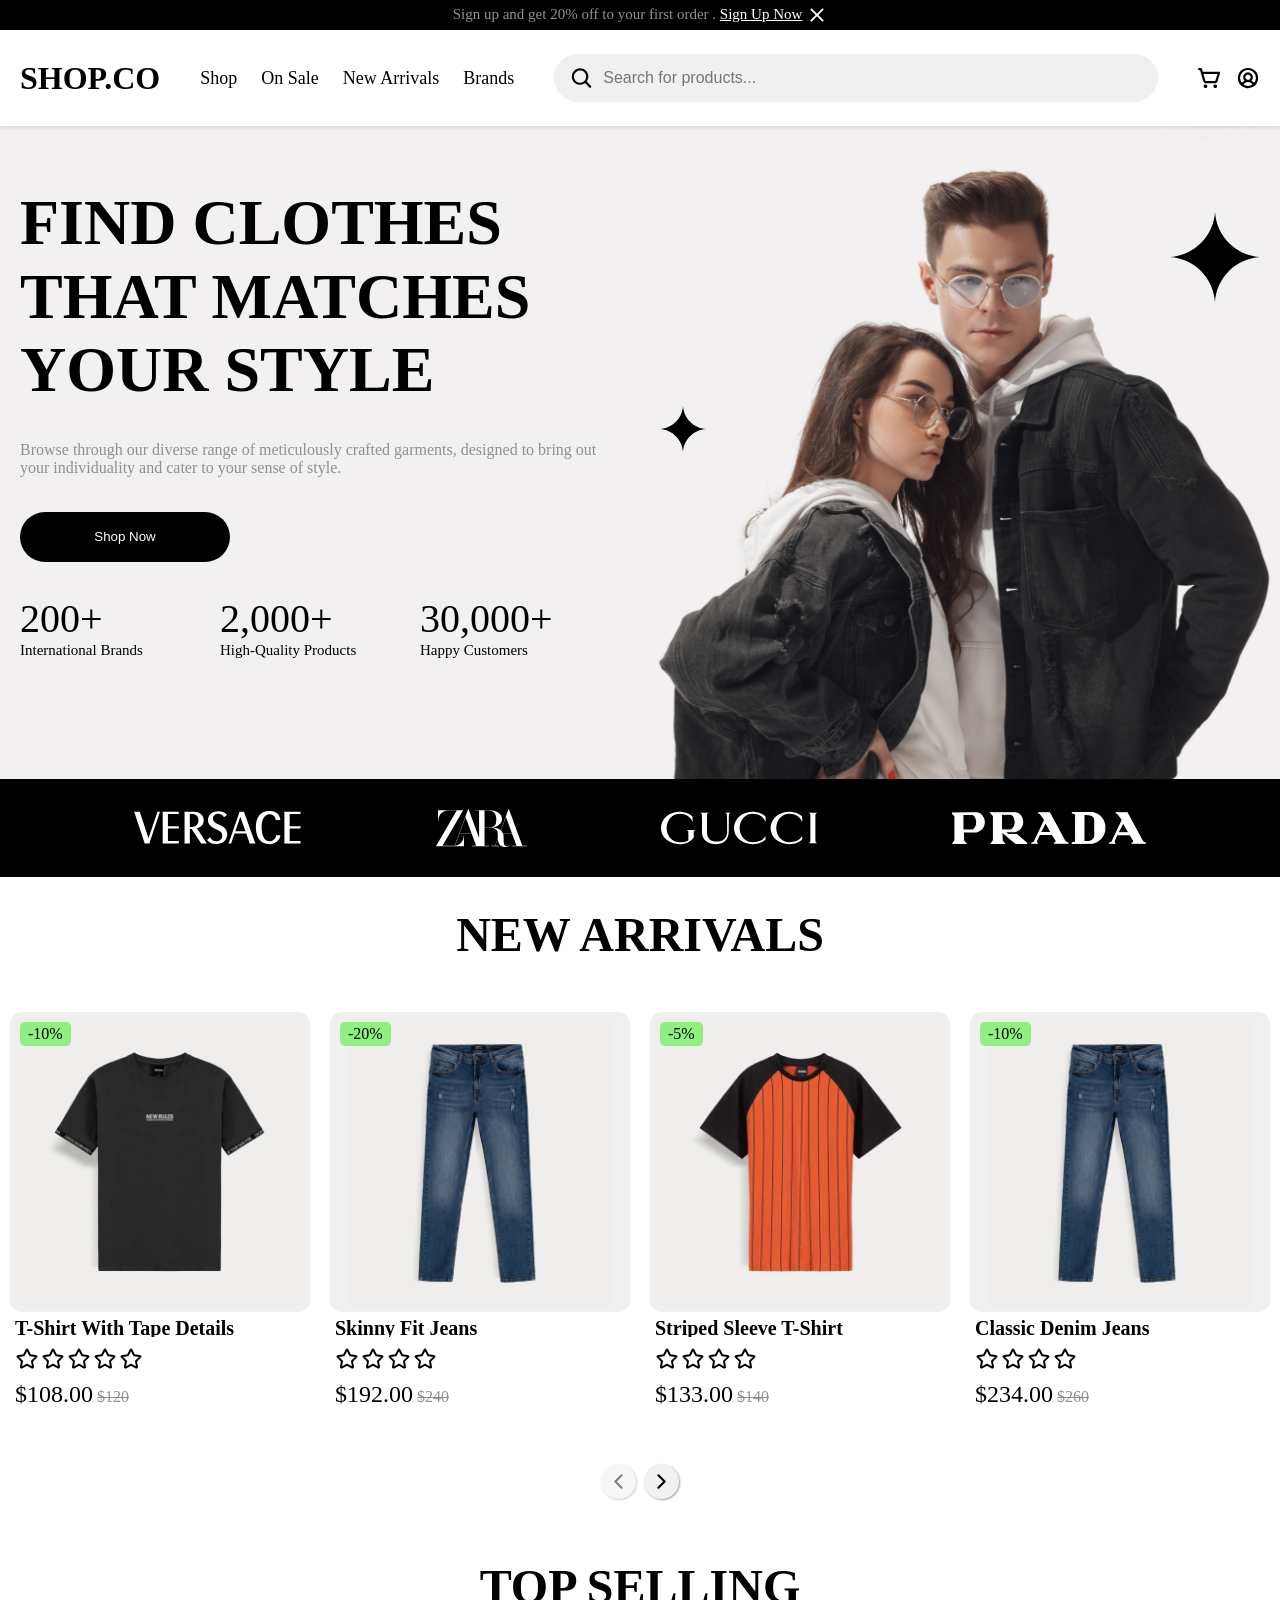
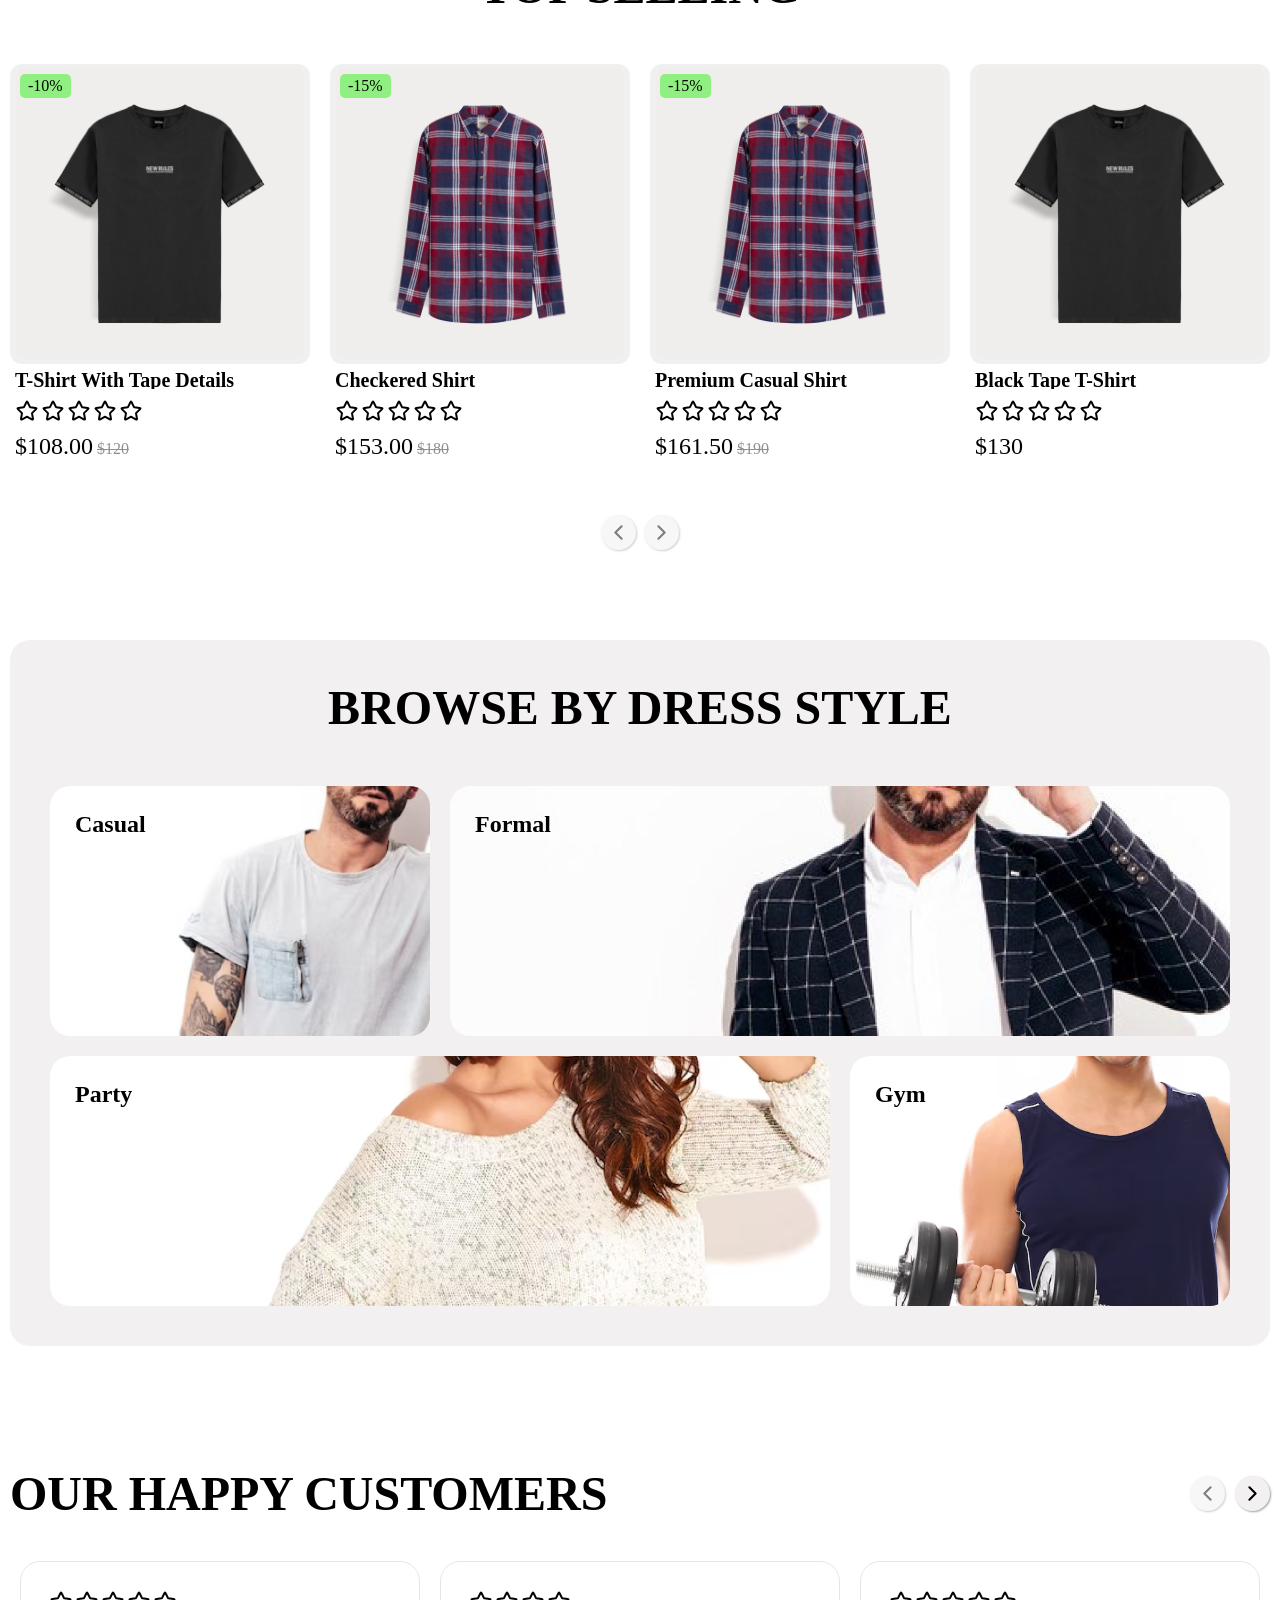
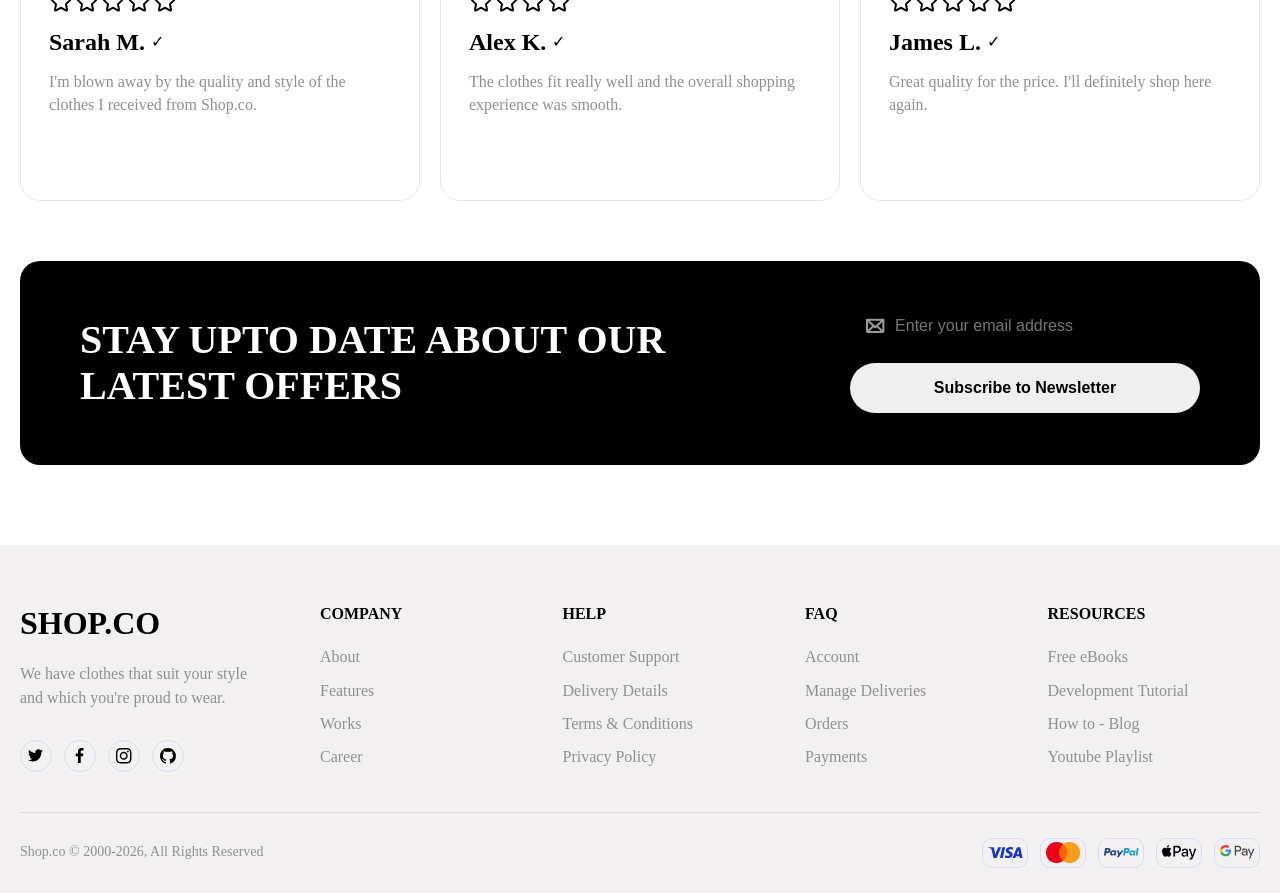
==== index.html @ e06c6c6c "Initial commit: project structure up to current progress (pre-git development)" ====
<!DOCTYPE html>
<html lang="en">

<head>
    <meta charset="UTF-8">
    <meta name="viewport" content="width=device-width, initial-scale=1.0">
    <link rel="stylesheet" href="./assets/css/variable.css">
    <link rel="stylesheet" href="./assets/css/style.css">
    <title>shop.co</title>
</head>

<body>
    <header>
        <section class="alertBar">
            <span> Sign up and get 20% off to your first order . <a href="#">Sign Up Now</a></span>
            <button type="button" class="cross-icon-cover">
                <span class="icon" data-icon="Cross" data-icon-path="icons"></span>
            </button>
        </section>
        <section class="header">
            <label for="nav-control" class="nav-control-label">
                <div></div>
                <div></div>
                <div></div>
            </label>
            <div class="logo">SHOP.CO</div>
            <input type="checkbox" id="nav-control" class="nav-control-checkbox">

            <nav>
                <a href="./pages/Shop.html">Shop</a>
                <a href="#">On Sale</a>
                <a href="#">New Arrivals</a>
                <a href="#">Brands</a>
            </nav>

            <div class="head-tool">
                <div class="search-console">
                    <button type="button" class="icon-search">
                        <span class="icon" data-icon="search" data-icon-path="icons"></span>
                    </button>
                    <input type="search" id="head-search" placeholder="Search for products...">
                </div>
                <div class="cart-and-prof-cover">
                    <button type="button" class="head-cart">
                        <span class="icon" data-icon="cart" data-icon-path="icons"></span>
                    </button>
                    <button type="button" class="head-prof">
                        <span class="icon" data-icon="prof" data-icon-path="icons"></span>
                    </button>
                </div>
            </div>

        </section>
    </header>
    <!-- main -->
    <main>
        <section class="hero">
            <div class="max-width-cover">
                <div class="info">
                    <div class="hero-bold-text">FIND CLOTHES THAT MATCHES YOUR STYLE</div>
                    <div class="hero-description">
                        <p>Browse through our diverse range of meticulously crafted garments, designed to bring out your
                            individuality and cater to your sense of style.</p>
                    </div>
                    <div>
                        <button class="hero-btn-shop-now">Shop Now</button>
                    </div>
                    <div class="key-features-cover">
                        <div><span>200+</span><small>International Brands</small></div>
                        <div><span>2,000+</span><small>High-Quality Products</small></div>
                        <div><span>30,000+</span><small>Happy Customers</small></div>
                    </div>
                </div>
                <div class="hero-image">
                    <span class="icon obj-star-1" data-icon="star" data-icon-path="vector"></span>
                    <span class="icon obj-star-2" data-icon="star" data-icon-path="vector"></span>
                    <img src="./assets/imgs/layout/heroimage.png" alt="Model image for the outfit set">
                </div>
            </div>
        </section>
        <section class="companies">
            <span class="icon  obj-versace" data-icon="versace" data-icon-path="vector"></span>
            <span class="icon obj-zara" data-icon="zara" data-icon-path="vector"></span>
            <span class="icon  obj-gucci" data-icon="gucci" data-icon-path="vector"></span>
            <span class="icon  obj-prada" data-icon="prada" data-icon-path="vector"></span>
        </section>
        <!-- NEW ARRIVALS -->
        <section class="product-section new-arrivals" id="new-arrivals">
            <div class="product-section-container">

                <h2 class="product-section-title">NEW ARRIVALS</h2>

                <div class="slider-wrapper">
                    <div class="slider-viewport">
                        <ul class="slider-track" data-product-list="new-arrivals">
                        </ul>
                    </div>
                </div>

                <div class="slider-btn-container">
                    <button type="button" class="slider-arrow slider-arrow-prev" aria-label="previous products">
                        <span class="icon" data-icon="arrowL" data-icon-path="icons"></span>
                    </button>
                    <button type="button" class="slider-arrow slider-arrow-next" aria-label="next products">
                        <span class="icon" data-icon="arrowR" data-icon-path="icons"></span>
                    </button>
                </div>

            </div>
        </section>

        <!--top selling  -->
        <section class="product-section top-selling" id="top-selling">
            <div class="product-section-container">

                <h2 class="product-section-title">TOP SELLING</h2>

                <div class="slider-wrapper">
                    <div class="slider-viewport">
                        <ul class="slider-track" data-product-list="top-selling">
                        </ul>
                    </div>
                </div>

                <div class="slider-btn-container">
                    <button type="button" class="slider-arrow slider-arrow-prev" aria-label="previous products">
                        <span class="icon" data-icon="arrowL" data-icon-path="icons"></span>
                    </button>
                    <button type="button" class="slider-arrow slider-arrow-next" aria-label="next products">
                        <span class="icon" data-icon="arrowR" data-icon-path="icons"></span>
                    </button>
                </div>
            </div>
        </section>

        <!-- BROWSE BY dress STYLE -->
        <section class="dress-style-section" id="style-section">
            <div class="dress-style-container">
                <h2 class="dress-style-title"> BROWSE BY DRESS STYLE</h2>
                <div class="dress-style-grid">
                    <a class="dress-style-card dress-style-card--casual" href="#">
                        <h3>Casual</h3>
                    </a>

                    <a class="dress-style-card dress-style-card--formal" href="#">
                        <h3>Formal</h3>
                    </a>

                    <a class="dress-style-card dress-style-card--party" href="#">
                        <h3>Party</h3>
                    </a>

                    <a class="dress-style-card dress-style-card--gym" href="#">
                        <h3>Gym</h3>
                    </a>

                </div>
            </div>
        </section>

        <!-- Customer Reviews -->
        <section class="reviews-section" id="reviews">
            <div class="reviews-container">

                <div class="reviews-header">
                    <h2 class="reviews-title">OUR HAPPY CUSTOMERS</h2>

                    <div class="reviews-controls">
                        <button type="button" class="slider-arrow reviews-arrow reviews-arrow-prev"
                            aria-label="Previous reviews">
                            <span class="icon" data-icon="arrowL" data-icon-path="icons"></span>
                        </button>

                        <button type="button" class="slider-arrow reviews-arrow reviews-arrow-next"
                            aria-label="Next reviews">
                            <span class="icon" data-icon="arrowR" data-icon-path="icons"></span>
                        </button>
                    </div>
                </div>

                <div class="reviews-viewport">
                    <ul class="reviews-track" data-review-list></ul>
                </div>

            </div>
        </section>

        <!-- Newsletter -->
        <section class="newsletter-section">
            <div class="newsletter-container">

                <h2 class="newsletter-title">
                    STAY UPTO DATE ABOUT OUR LATEST OFFERS
                </h2>

                <form class="newsletter-form" novalidate>

                    <div class="newsletter-input-wrapper">
                        <span class="icon" data-icon="email" data-icon-path="icons"></span>
                        <input type="email" placeholder="Enter your email address" required>
                    </div>

                    <button type="submit" class="newsletter-button">
                        Subscribe to Newsletter
                    </button>

                    <p class="newsletter-message"></P>
                </form>
            </div>
        </section>
    </main>
    <footer class="footer">

        <div class="footer-container">

            <div class="footer-brand">
                <div class="footer-logo">
                    SHOP.CO
                </div>

                <p>
                    We have clothes that suit your style and which you're proud to wear.
                </p>

                <div class="footer-socials">
                    <a href="#">
                        <span class="icon" data-icon="twitter" data-icon-path="icons"></span>
                    </a>

                    <a href="#">
                        <span class="icon" data-icon="facebook" data-icon-path="icons"></span>
                    </a>

                    <a href="#">
                        <span class="icon" data-icon="instagram" data-icon-path="icons"></span>
                    </a>
                    <a href="#">
                        <span class="icon" data-icon="github" data-icon-path="icons"></span>
                    </a>
                </div>
            </div>


            <div class="footer-links">

                <div class="footer-column">
                    <h3>COMPANY</h3>

                    <a href="#">About</a>
                    <a href="#">Features</a>
                    <a href="#">Works</a>
                    <a href="#">Career</a>
                </div>


                <div class="footer-column">
                    <h3>HELP</h3>

                    <a href="#">Customer Support</a>
                    <a href="#">Delivery Details</a>
                    <a href="#">Terms & Conditions</a>
                    <a href="#">Privacy Policy</a>
                </div>


                <div class="footer-column">
                    <h3>FAQ</h3>

                    <a href="#">Account</a>
                    <a href="#">Manage Deliveries</a>
                    <a href="#">Orders</a>
                    <a href="#">Payments</a>
                </div>


                <div class="footer-column">
                    <h3>RESOURCES</h3>

                    <a href="#">Free eBooks</a>
                    <a href="#">Development Tutorial</a>
                    <a href="#">How to - Blog</a>
                    <a href="#">Youtube Playlist</a>
                </div>

            </div>

        </div>


        <div class="footer-bottom">

            <p>
                Shop.co &copy; 2000-2026, All Rights Reserved
            </p>

            <div class="payment-methods">
                <a href="#">
                    <span class="icon" data-icon="visa" data-icon-path="icons"></span>
                </a>
                <a href="#">
                    <span class="icon" data-icon="mastercard" data-icon-path="icons"></span>
                </a>
                <a href="#">
                    <span class="icon" data-icon="paypal" data-icon-path="icons"></span>
                </a>
                <a href="#">
                    <span class="icon" data-icon="iphonpay" data-icon-path="icons"></span>
                </a>
                <a href="#">
                    <span class="icon" data-icon="gpay" data-icon-path="icons"></span>
                </a>
            </div>

        </div>

    </footer>

    <script type="module" src="./assets/js/app.js"></script>
</body>

</html>
---- assets/css/variable.css ----
:root {
  /* background colors */
  --bg-primary: #ffffff;
  --bg-secondary: #f2f0f1;
  --bg-cards-h: #f0eeed;
  --bg-cards-l: #f0f0f0;
  --bg-black: #000;

  /* text colors */
  --txt-primary: #000;
  --txt-secondary: #909090;
  --txt-white: #fff;

  /* accent */
  --green-phosphory:#33f11680;
  --validation-color:#33f11680;

  /* layout */
  --header-height: 126px;
  --header-height-mobile: 100px;
}
---- assets/css/style.css ----
* {
  padding: 0;
  margin: 0;
  box-sizing: border-box;
}
button {
  cursor: pointer;
}

body {
  overflow-x: hidden;
  display: flex;
  flex-direction: column;
  align-items: center;
  font-family: Cambria, Cochin, Georgia, Times, "Times New Roman", serif;
  line-height: 1.15;
}

ul {
  list-style: none;
}
.icon svg {
  width: 100%;
  height: 100%;
  display: block;
}
header {
  width: 100%;
  display: flex;
  flex-direction: column;
  align-items: center;
  position: fixed;
  top: 0px;
  left: 0;
  right: 0;
  z-index: 2;
  background-color: var(--bg-primary);
  box-shadow: 0px 2px 3px #0000001a;
}
.alertBar {
  width: 100%;
  height: 30px;
  background-color: var(--bg-black);
  display: flex;
  align-items: center;
  justify-content: center;
  gap: 5px;
  color: var(--txt-secondary);
  font-size: clamp(12px, 2vw, 15px);

  & a {
    color: var(--txt-white);
  }

  & button {
    width: 20px;
    height: 20px;
    background-color: transparent;
    border: none;
    & object {
      pointer-events: none;
    }
  }
}
/*
---------------------------------------------------------------------------- Header
 */
.header {
  width: 100%;
  height: 96px;
  padding-inline: 20px;
  position: relative;
  display: flex;
  justify-content: space-between;
  align-items: center;
  max-width: 1320px;
  flex-wrap: wrap;
}
.logo {
  font-size: clamp(25px, 4vw, 32px);
  font-weight: 700;
  font-family: Cambria, Cochin, Georgia, Times, "Times New Roman", serif;
}
nav {
  display: flex;
  align-items: center;
  gap: 24px;
  font-size: clamp(10px, 4vw, 18px);
  font-weight: lighter;
  margin-inline: 40px;

  & a {
    text-decoration: none;
    color: var(--txt-primary);
  }
}

.nav-control-checkbox {
  display: none;
}
.nav-control-label {
  display: none;
}
.nav-control-label div {
  transition: 0.3s ease;
}

@media (max-width: 768px) {
  .header {
    height: 70px;
  }
  .logo {
    flex: 1 1 0%;
    padding-inline-start: 20px;
  }
  nav {
    position: absolute;
    z-index: 1000;
    top: 70px;
    inset-inline-start: 0;
    height: calc(100dvh - 70px);
    flex-direction: column;
    margin-inline: 0;
    width: 60%;
    background-color: var(--bg-cards-l);
    padding: 10px;
    border: 1px solid #0000001a;
    transform: translateX(-100%);
    display: none;

    transition: transform 0.5s ease-in-out;

    & a {
      padding: 15px;
      width: 100%;
      border-radius: 10px;
      border: 1px solid #0000001a;
      &:hover {
        cursor: pointer;
        background-color: #0000001a;
      }
    }
  }
  .nav-control-label {
    width: 20px;
    height: 12px;
    cursor: pointer;
    position: relative;
    display: block;

    & div {
      width: 100%;
      height: 3px;
      background-color: black;
      position: absolute;
      transform: translateY(-50%);
      border-radius: 5px;
      &:nth-child(1) {
        top: 0;
      }
      &:nth-child(2) {
        top: 50%;
      }
      &:nth-child(3) {
        top: 100%;
      }
    }
  }

  .nav-control-checkbox:checked ~ nav {
    transform: translateX(0);
    display: flex;
  }

  .nav-control-checkbox:checked ~ .nav-control-label {
    & div:nth-child(1) {
      top: 50%;
      transform: translateY(-50%) rotate(45deg);
    }
    & div:nth-child(2) {
      opacity: 0;
    }
    & div:nth-child(3) {
      top: 50%;
      transform: translateY(-50%) rotate(-45deg);
    }
  }
}
.head-tool {
  flex: 1 1 0%;
  display: flex;
  align-items: center;
  justify-content: space-between;
}
@media (max-width: 768px) {
  .head-tool {
    flex: none;
    gap: 20px;
  }
}
.search-console {
  padding: 12px;
  padding-inline: 16px;
  border-radius: 50px;
  background-color: var(--bg-cards-l);
  display: flex;
  align-items: center;
  flex: 1 1 0%;

  & input {
    border: none;
    background-color: transparent;
    padding-inline-start: 10px;
    outline: none;
    width: 100%;
    height: 100%;
    font-size: clamp(10px, 4vw, 16px);
  }
}
@media (max-width: 768px) {
  .search-console {
    background-color: transparent;
    flex: none;
    padding: 0px;
  }
  .search-console input {
    display: none;
  }
}
.icon-search {
  width: 24px;
  height: 24px;
  background-color: transparent;
  border: none;
  & object {
    pointer-events: none;
    opacity: 0.4;
  }
}
@media (max-width: 768px) {
  .icon-search object {
    opacity: 1;
  }
}
.cart-and-prof-cover {
  display: flex;
  align-items: center;
  justify-content: center;
  gap: 14px;
  margin-inline-start: 40px;
}

@media (max-width: 768px) {
  .cart-and-prof-cover {
    margin-inline-start: 0;
  }
}

.head-cart,
.head-prof {
  width: 24px;
  height: 24px;
  background-color: transparent;
  border: none;
  & object {
    pointer-events: none;
  }
}
/*
---------------------------------------------------------------------------- main
 */

main {
  width: 100%;
  display: flex;
  flex-direction: column;
  align-items: center;
  margin-top: var(--header-height);
}
@media (max-width: 768px) {
  main {
    margin-top: var(--header-height-mobile);
  }
}
.hero {
  width: 100%;
  display: flex;
  justify-content: center;
  overflow: hidden;
  background-color: var(--bg-secondary);
}
.max-width-cover {
  display: flex;
  width: 100%;
  max-width: 1320px;
  height: 100%;
}
.info {
  width: 50%;
  padding-top: 60px;
  padding-bottom: 120px;
  display: flex;
  flex-direction: column;
  justify-content: space-between;
  padding-inline: 20px;
  & div {
    width: 100%;
  }
}
.hero-bold-text {
  font-size: clamp(20px, 5vw, 64px);
  font-weight: bold;
}
.hero-description {
  font-size: clamp(10px, 4vw, 16px);
  color: var(--txt-secondary);
}

.hero-btn-shop-now {
  width: 210px;
  height: 50px;
  border-radius: 60px;
  color: var(--txt-white);
  background-color: var(--bg-black);
  border: none;
}

.key-features-cover {
  display: flex;
  align-items: center;
  justify-content: space-evenly;

  & div {
    display: flex;
    flex-direction: column;
    font-size: clamp(15px, 5vw, 40px);

    & small {
      font-size: clamp(12px, 4vw, 15px);
    }
  }
}
.hero-image {
  width: 50%;
  position: relative;

  & img {
    width: 100%;
    height: 100%;
    display: block;
    object-fit: cover;
    object-position: bottom;
    user-select: none;
  }
}
.obj-star-1 {
  position: absolute;
  top: 86px;
  inset-inline-end: 20px;
  width: 90px;
  user-select: none;
}
.obj-star-2 {
  position: absolute;
  top: 280px;
  inset-inline-start: 20px;
  width: 46px;
  user-select: none;
}

@media (min-width: 769px) and (max-width: 1025px) {
  .obj-star-1 {
    inset-inline-end: 20px;
  }

  .obj-star-2 {
    inset-inline-start: 20px;
  }
  .info {
    padding: 20px 10px;
  }
}
@media (max-width: 768px) {
  .max-width-cover {
    flex-direction: column;
  }
  .info {
    width: 100%;
    padding: 40px 20px;
    gap: 25px;
    justify-content: flex-start;
  }
  .hero-image {
    width: 100%;
    height: auto;
  }
  .hero-bold-text {
    line-height: 1;
  }
  .obj-star-1 {
    width: 60px;
    top: 40px;
    inset-inline-end: 20px;
  }

  .obj-star-2 {
    width: 40px;
    top: 220px;
    inset-inline-start: 20px;
  }
}
@media (max-width: 600px) {
  .key-features-cover {
    display: grid;
    grid-template-columns: repeat(2, 1fr);
    gap: 20px;
    & div:last-child {
      grid-column: span 2;
    }
  }
}

/* 
---------------------------------------------------------------------------- companies 
*/

.companies {
  width: 100%;
  height: auto;
  padding-block: 30px;
  background-color: var(--bg-black);
  display: flex;
  align-items: center;
  justify-content: space-evenly;
  flex-wrap: wrap;
}
/* vectosr */
.obj-versace {
  height: 36px;
  width: 167px;
}
.obj-zara {
  width: 91px;
  height: 38px;
}

.obj-gucci {
  width: 156px;
  height: 36px;
}

.obj-prada {
  width: 194px;
  height: 32px;
}

@media (max-width: 768px) {
  .companies {
    padding-block: 10px;
  }
  .obj-versace {
    width: 100px;
  }
  .obj-zara {
    width: 50px;
  }
  .obj-gucci {
    width: 95px;
  }
  .obj-prada {
    width: 100px;
  }
}
/* 
---------------------------------------------------------------------------- new arrivals 
*/

.product-section {
  width: 100%;
  display: flex;
  justify-content: center;
  padding-block: 30px;
}
.product-section-container {
  width: 100%;
  max-width: 1320px;
  display: flex;
  flex-direction: column;
  align-items: center;
  gap: 50px;
}
.product-section-title {
  font-size: clamp(14px, 4vw, 48px);
  font-weight: bold;
}
/* slider */

.slider-wrapper {
  width: 100%;
  position: relative;
}
.slider-viewport {
  width: 100%;
  overflow: hidden;
}
/* ul */
.slider-track {
  --items-per-view: 4;

  width: 100%;
  display: flex;
  align-items: center;
  justify-content: flex-start;
  padding: 0;
  margin: 0;
  list-style: none;
  transition: transform 0.5s ease-in-out;
}

/* tablet */
@media (max-width: 900px) {
  .slider-track {
    --items-per-view: 2;
  }
}
/* mobile */
@media (max-width: 600px) {
  .slider-track {
    --items-per-view: 1;
  }
}
/* li */
.product-card {
  flex: 0 0 calc((100% / var(--items-per-view)) - 20px);
  margin: 0 10px;
  box-sizing: border-box;
}
.prd-card-img {
  width: 100%;
  height: 300px;
  padding: 5px;
  overflow: hidden;
  background-color: var(--bg-cards-l);
  border-radius: 12px;
  display: flex;
  align-items: center;
  justify-content: center;
  position: relative;

  & img {
    width: 100%;
    height: 100%;
    border-radius: 10px;
    object-fit: contain;
    object-position: center;
    user-select: none;
  }
}
.discount-badge {
  position: absolute;
  top: 10px;
  inset-inline-start: 10px;
  padding: 3px 8px;
  border-radius: 5px;
  background-color: var(--green-phosphory);
}
.product-info {
  width: 100%;
  padding: 5px;
  display: flex;
  flex-direction: column;
  gap: 10px;
}
.product-name {
  font-weight: bold;
  font-size: clamp(14px, 4vw, 20px);

  height: 20px;
  display: -webkit-box;
  line-clamp: 2;
  -webkit-line-clamp: 2;
  -webkit-box-orient: vertical;
  overflow: hidden;
}
/* استایل ستاره ها */
.stars-container,
.review-rating {
  display: flex;
  align-items: center;
  gap: 2px;
}

.rating-star {
  width: 24px;
  height: 24px;
}

.rating-star object {
  width: 100%;
  height: 100%;
  pointer-events: none;
}

.price {
  font-size: clamp(14px, 4vw, 24px);
}

.old-price {
  color: var(--txt-secondary);
  text-decoration: line-through;
}

/*slider btn */

.slider-btn-container {
  display: flex;
  gap: 8px;
}
.slider-arrow {
  width: 35px;
  height: 35px;
  display: flex;
  align-items: center;
  justify-content: center;
  border: none;
  color: var(--txt-primary);
  cursor: pointer;
  border-radius: 50%;
  background-color: var(--bg-secondary);
  box-shadow: 1px 1px 2px rgba(131, 129, 129, 0.726);
  padding: 5px;
  user-select: none;
  transition: all 0.3s;

  &:hover {
    transform: scale(1.1);
  }
}

.slider-arrow span {
  width: 100%;
  height: 100%;
  pointer-events: none;
}

.slider-arrow:disabled {
  opacity: 0.5;
  cursor: not-allowed;
  background-color: var(--bg-cards-l);
  transform: scale(1);
}
/* 
---------------------------------------------------------------------------- Dress Style
*/
.dress-style-section {
  width: 100%;
  display: flex;
  justify-content: center;
  padding-block: 60px;
}

.dress-style-container {
  width: 100%;
  max-width: 1320px;
  padding: 40px;
  border-radius: 20px;
  background-color: var(--bg-secondary);
}

.dress-style-title {
  text-align: center;
  font-size: clamp(24px, 4vw, 48px);
  font-weight: bold;
  margin-bottom: 50px;
}

.dress-style-grid {
  display: grid;
  grid-template-columns: repeat(3, 1fr);
  gap: 20px;
}

.dress-style-card {
  min-height: 250px;
  border-radius: 20px;
  background-color: white;
  padding: 25px;
  color: var(--txt-primary);
  text-decoration: none;
  background-repeat: no-repeat;
  background-size: cover;
}
.dress-style-card h3 {
  font-size: clamp(20px, 4vw, 24px);
  font-weight: bold;
}
.dress-style-card--formal,
.dress-style-card--party {
  grid-column: span 2;
}

.dress-style-card--casual {
  background-image: url("../imgs/layout/casual-dress-style.png");
  background-position: right center;
}

.dress-style-card--formal {
  background-image: url("../imgs/layout/formal-dress-style.png");
  background-position: center;
}

.dress-style-card--party {
  background-image: url("../imgs/layout/party-dress-style.png");
  background-position: center;
}

.dress-style-card--gym {
  background-image: url("../imgs/layout/gym-dress-style.png");
  background-position: right center;
}

@media (max-width: 1350px) {
  .dress-style-section {
    padding-inline: 10px;
  }
}
@media (max-width: 700px) {
  .dress-style-section {
    padding-block: 30px;
  }
  .dress-style-container {
    padding: 24px;
    border-radius: 16px;
  }
  .dress-style-title {
    margin-bottom: 30px;
  }

  .dress-style-grid {
    grid-template-columns: 1fr;
    gap: 16px;
  }

  .dress-style-card {
    min-height: 190px;
    border-radius: 15px;
    padding: 20px;
  }

  .dress-style-card--formal,
  .dress-style-card--party {
    grid-column: auto;
  }
}

/* 
---------------------------------------------------------------------------- Reviews
*/

.reviews-section {
  width: 100%;
  display: flex;
  justify-content: center;
  padding-block: 60px;
}
.reviews-container {
  width: 100%;
  max-width: 1320px;
}
.reviews-header {
  display: flex;
  align-items: center;
  justify-content: space-between;
  margin-bottom: 40px;
}
.reviews-title {
  font-size: clamp(24px, 4vw, 48px);
  font-weight: bold;
}
.reviews-controls {
  display: flex;
  gap: 10px;
}

.reviews-viewport {
  width: 100%;
  overflow: hidden;
}
.reviews-track {
  --items-per-view: 3;
  display: flex;
  padding: 0;
  margin: 0;
  transition: transform 0.5s ease-in-out;
}

.review-card {
  flex: 0 0 calc((100% / var(--items-per-view)) - 20px);
  margin: 0 10px;
  min-height: 240px;
  padding: 28px;
  border: 1px solid #0000001a;
  border-radius: 20px;
  display: flex;
  flex-direction: column;
  gap: 15px;
}

@media (max-width: 1350px) {
  .reviews-section {
    padding-inline: 10px;
  }
}
@media (max-width: 900px) {
  .reviews-track {
    --items-per-view: 2;
  }
}

@media (max-width: 600px) {
  .reviews-track {
    --items-per-view: 1;
  }
}

.review-customer {
  display: flex;
  align-items: center;
  gap: 6px;
}

.review-customer h3 {
  font-size: clamp(14px, 4vw, 24px);
}

.review-card p {
  color: var(--txt-secondary);
  font-size: 16px;
  line-height: 1.4;
}

/* 
---------------------------------------------------------------------------- Newsletter
*/
.newsletter-section {
  width: 100%;
  display: flex;
  justify-content: center;
  padding-inline: 20px;
}

.newsletter-container {
  width: 100%;
  max-width: 1320px;
  display: flex;
  align-items: center;
  justify-content: space-between;
  gap: 40px;
  padding: 40px 60px;
  border-radius: 20px;
  background-color: var(--bg-black);
}

.newsletter-title {
  max-width: 600px;
  color: var(--txt-white);
  font-size: clamp(24px, 4vw, 40px);
  font-weight: bold;
}

.newsletter-form {
  width: min(350px, 100%);
  display: flex;
  flex-direction: column;
  gap: 12px;
}

.newsletter-input-wrapper {
  height: 50px;
  display: flex;
  align-items: center;
  padding-inline: 16px;
  gap: 10px;
  border-radius: 50px;
  background-color: var(--bg-white);
}

.newsletter-input-wrapper span {
  width: 21px;
  height: 16px;
}
.newsletter-input-wrapper input {
  width: 100%;
  border: none;
  outline: none;
  background-color: transparent;
  color: var(--txt-white);
  font-size: 16px;
}

.newsletter-button {
  height: 50px;
  border: none;
  border-radius: 50px;
  color: var(--txt-primary);
  font-size: 16px;
  font-weight: bold;
}

@media (max-width: 700px) {
  .newsletter-container {
    flex-direction: column;
    align-items: stretch;
    padding: 30px 20px;
  }
  .newsletter-form {
    width: 100%;
  }
}

.newsletter-message {
  color: var(--validation-color);
}
/*
---------------------------------------------------------------------------- Footer
*/

.footer {
  width: 100%;
  margin-top: 80px;
  background-color: var(--bg-secondary);
  padding-top: 60px;
  padding-inline: 20px;
}

.footer-container {
  width: 100%;
  max-width: 1320px;
  margin-inline: auto;
  display: flex;
  justify-content: space-between;
  gap: 50px;
}

.footer-brand {
  max-width: 250px;
}

.footer-logo {
  font-size: 32px;
  font-weight: bold;
}

.footer-brand p {
  margin-top: 20px;
  color: var(--txt-secondary);
  line-height: 1.5;
}

.footer-links {
  flex: 1;
  display: grid;
  grid-template-columns: repeat(4, 1fr);
  gap: 30px;
}

.footer-column {
  display: flex;
  flex-direction: column;
  gap: 15px;
}

.footer-column h3 {
  font-size: 16px;
  margin-bottom: 10px;
}

.footer-column a {
  color: var(--txt-secondary);
  text-decoration: none;
}

.footer-socials {
  display: flex;
  gap: 12px;
  margin-top: 30px;
}

.footer-socials a {
  width: 32px;
  height: 32px;
  border-radius: 50%;
  background-color: var(--bg-white);
  display: flex;
  align-items: center;
  justify-content: center;
  border: 1px solid #0000ff1a;
}

.footer-socials span {
  width: 16px;
  height: 16px;
  pointer-events: none;
}

.footer-bottom {
  width: 100%;
  max-width: 1320px;

  margin: 40px auto 0;
  padding: 25px 0;

  border-top: 1px solid rgba(0, 0, 0, 0.1);

  display: flex;
  justify-content: space-between;
  align-items: center;
}

.footer-bottom p {
  color: var(--txt-secondary);
  font-size: 14px;
}

.payment-methods {
  display: flex;
  gap: 12px;
}

.payment-methods a {
  cursor: pointer;
  width: 46px;
  height: 30px;
  background-color: var(--bg-white);
  border: 1px solid #0000ff1a;
  border-radius: 10px;
  display: flex;
  align-items: center;
  justify-content: center;
}
.payment-methods a span {
  width: 35px;
  pointer-events: none;
}

@media (max-width: 900px) {
  .footer-container {
    flex-direction: column;
  }

  .footer-brand {
    max-width: 100%;
  }

  .footer-links {
    grid-template-columns: repeat(2, 1fr);
  }
}
@media (max-width: 500px) {
  .footer {
    padding-inline: 20px;
  }

  .footer-links {
    grid-template-columns: 1fr;
  }

  .footer-bottom {
    flex-direction: column;
    gap: 20px;
    text-align: center;
  }
}
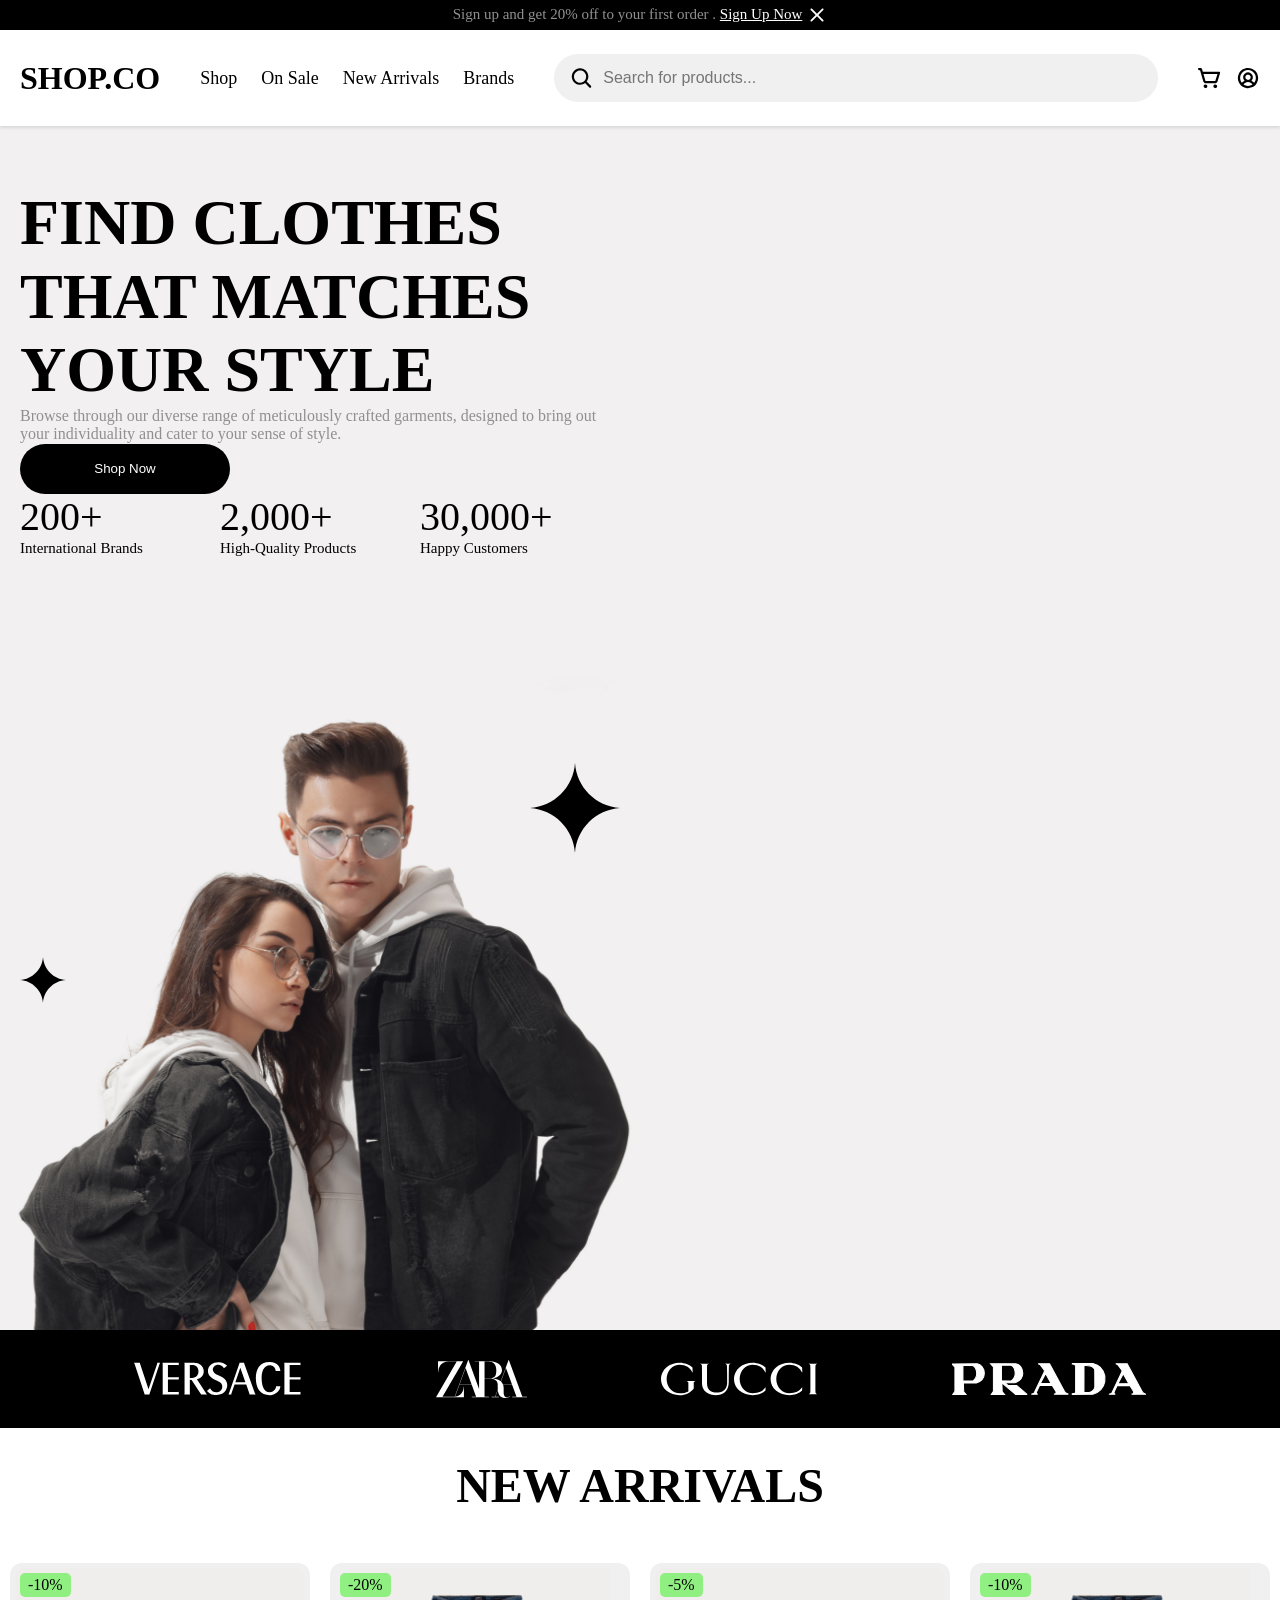
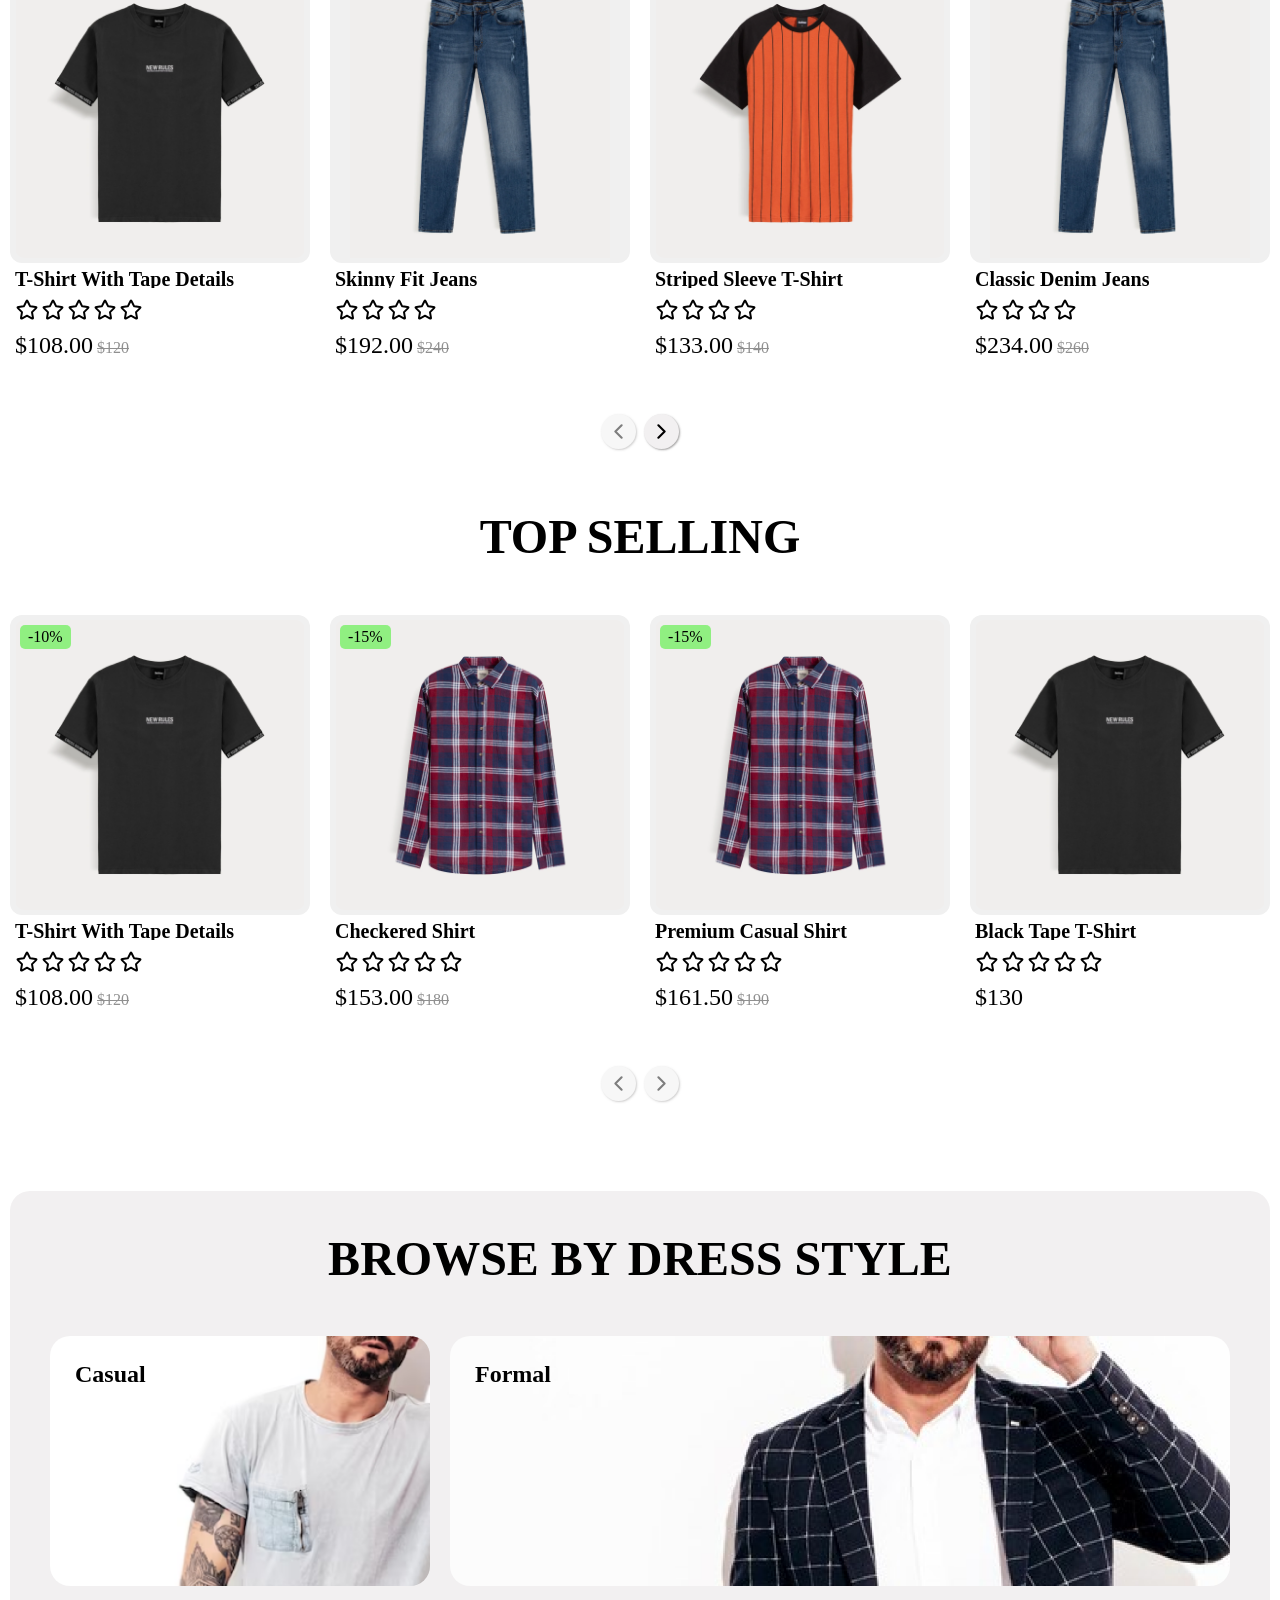
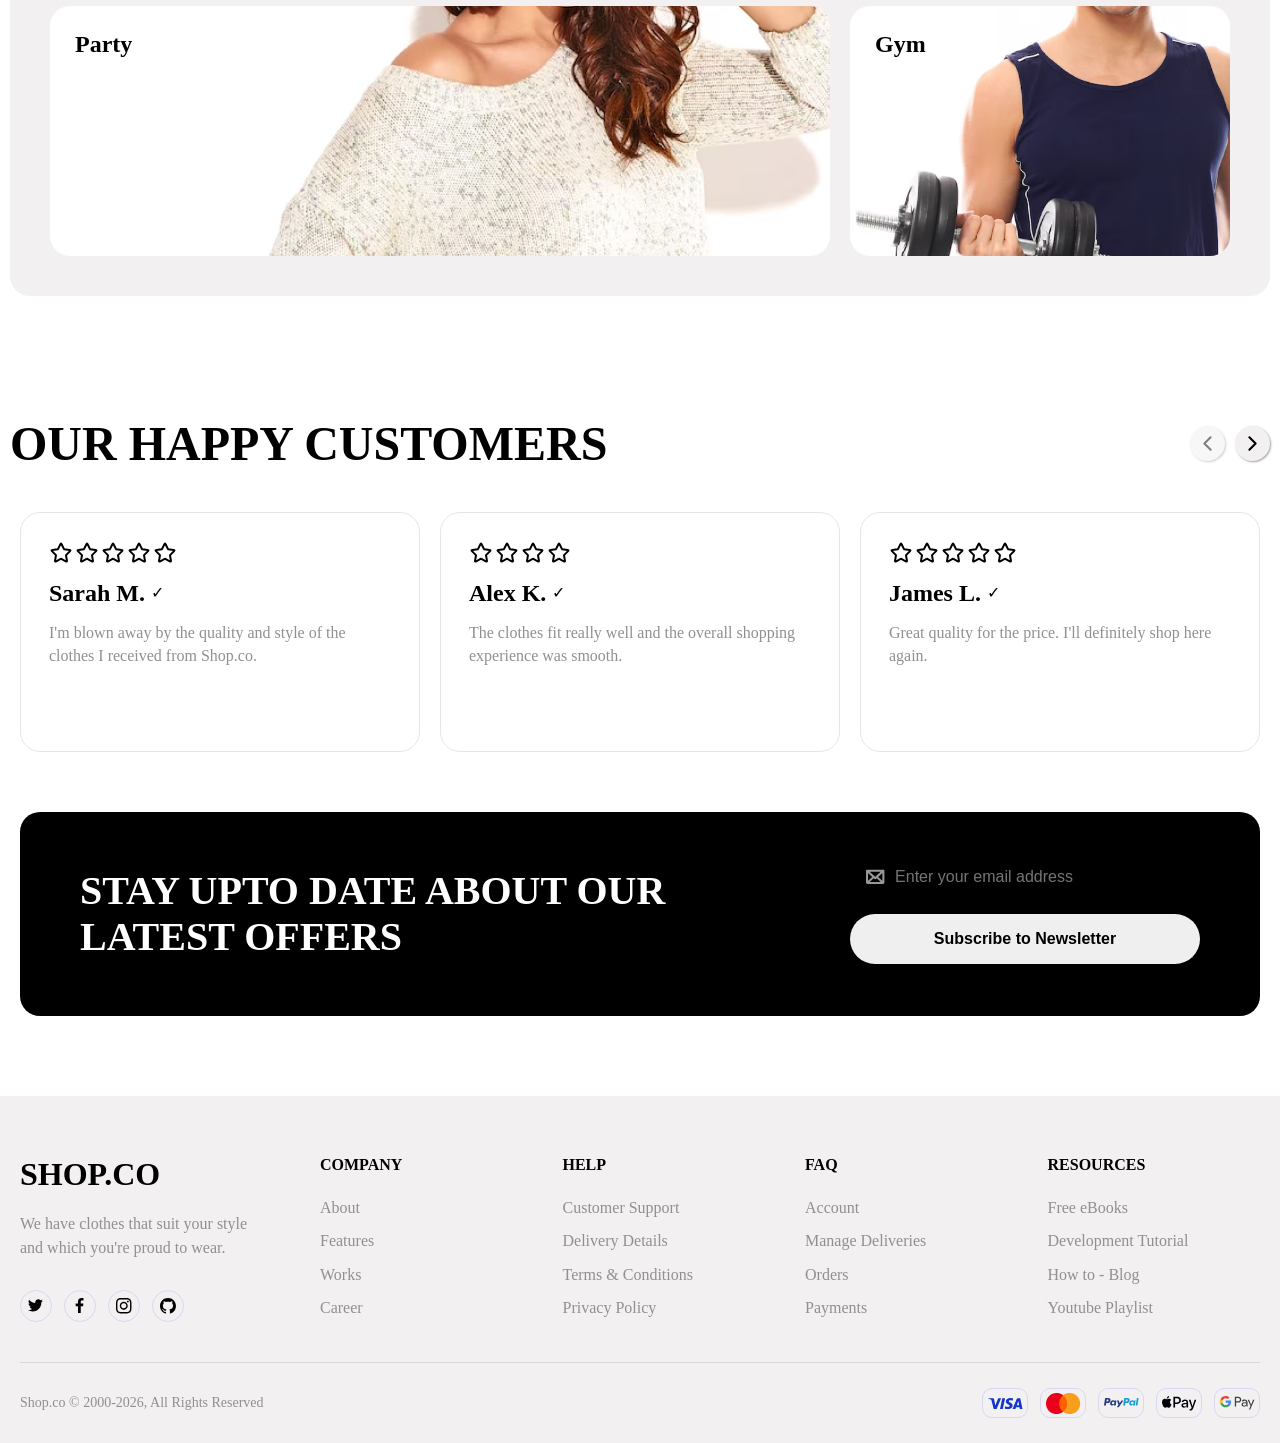
==== commit 674a62fd: "feat: make shop page fully responsive with mobile filter drawer and layout fixes" ====
--- a/index.html
+++ b/index.html
@@ -26,7 +26,7 @@
             <div class="logo">SHOP.CO</div>
             <input type="checkbox" id="nav-control" class="nav-control-checkbox">
 
-            <nav>
+            <nav id="navigation-links">
                 <a href="./pages/Shop.html">Shop</a>
                 <a href="#">On Sale</a>
                 <a href="#">New Arrivals</a>
@@ -204,7 +204,7 @@
                         Subscribe to Newsletter
                     </button>
 
-                    <p class="newsletter-message"></P>
+                    <p class="newsletter-message"></p>
                 </form>
             </div>
         </section>
--- a/assets/css/variable.css
+++ b/assets/css/variable.css
@@ -4,12 +4,19 @@
   --bg-secondary: #f2f0f1;
   --bg-cards-h: #f0eeed;
   --bg-cards-l: #f0f0f0;
-  --bg-black: #000;
+  --bg-cards-lighter:  #00000010;
+  --bg-black: #000000;
 
+  --overlay-color: #00000080; 
+
+  --shado-black:#0000001a;
+  --shado-gray-liter: rgb(222, 222, 222);;
+
+  --bor-blk-liter: #00000036;
   /* text colors */
   --txt-primary: #000;
   --txt-secondary: #909090;
-  --txt-white: #fff;
+  --txt-white: #ffffff;
 
   /* accent */
   --green-phosphory:#33f11680;
--- a/assets/css/style.css
+++ b/assets/css/style.css
@@ -35,7 +35,7 @@
   right: 0;
   z-index: 2;
   background-color: var(--bg-primary);
-  box-shadow: 0px 2px 3px #0000001a;
+  box-shadow: 0px 2px 3px var(--shado-black);
 }
 .alertBar {
   width: 100%;
@@ -81,7 +81,7 @@
   font-weight: 700;
   font-family: Cambria, Cochin, Georgia, Times, "Times New Roman", serif;
 }
-nav {
+#navigation-links {
   display: flex;
   align-items: center;
   gap: 24px;
@@ -113,7 +113,7 @@
     flex: 1 1 0%;
     padding-inline-start: 20px;
   }
-  nav {
+  #navigation-links {
     position: absolute;
     z-index: 1000;
     top: 70px;
@@ -167,7 +167,7 @@
     }
   }
 
-  .nav-control-checkbox:checked ~ nav {
+  .nav-control-checkbox:checked ~ #navigation-links {
     transform: translateX(0);
     display: flex;
   }
@@ -290,12 +290,19 @@
   background-color: var(--bg-secondary);
 }
 .max-width-cover {
-  display: flex;
+  display: grid;
+  grid-template-areas: "info" "heroImage";
   width: 100%;
   max-width: 1320px;
   height: 100%;
 }
+@media (max-width: 768px) {
+  .max-width-cover {
+    grid-template-areas: "heroImage" "info";
+  }
+}
 .info {
+  grid-area: info;
   width: 50%;
   padding-top: 60px;
   padding-bottom: 120px;
@@ -341,6 +348,7 @@
   }
 }
 .hero-image {
+  grid-area: heroImage;
   width: 50%;
   position: relative;
 
@@ -866,6 +874,7 @@
   color: var(--txt-white);
   font-size: clamp(24px, 4vw, 40px);
   font-weight: bold;
+  user-select: none;
 }
 
 .newsletter-form {
